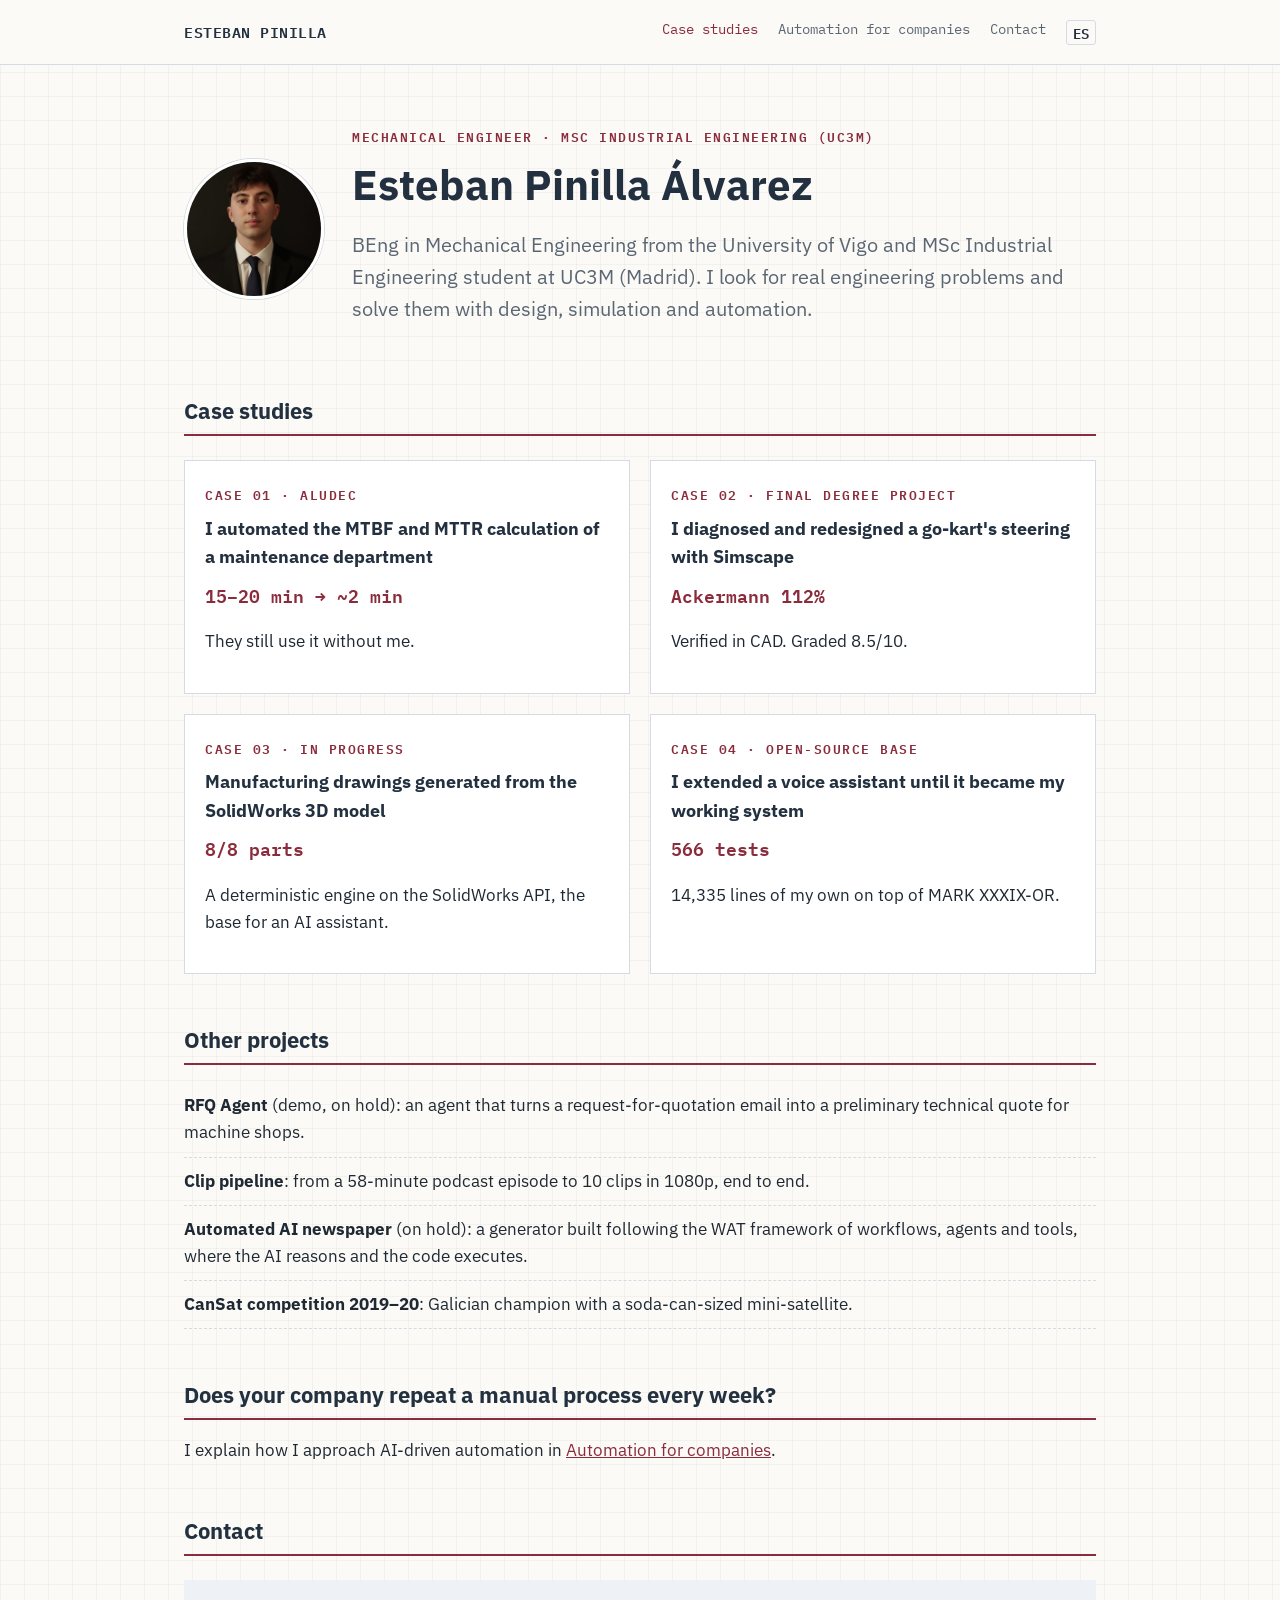
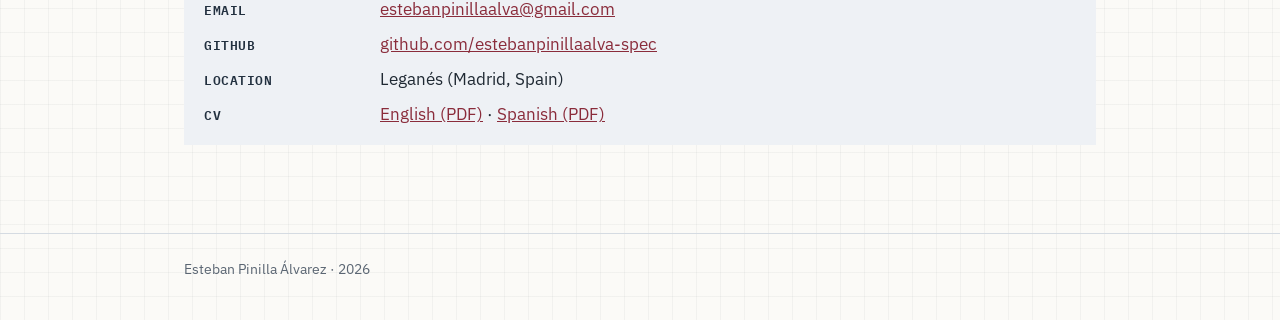
==== en/index.html @ 90ba1d6e "feat: versión en inglés de la web y README centrado en el contenido - en/: portada, automatización y" ====
<!doctype html>
<html lang="en">
<head>
<meta charset="utf-8">
<meta name="viewport" content="width=device-width, initial-scale=1">
<title>Esteban Pinilla · Mechanical engineer</title>
<meta name="description" content="Portfolio of Esteban Pinilla Álvarez: mechanical and industrial engineering and AI-driven automation.">
<link rel="alternate" hreflang="es" href="https://estebanpinillaalva-spec.github.io/index.html">
<link rel="alternate" hreflang="en" href="https://estebanpinillaalva-spec.github.io/en/index.html">
<link rel="stylesheet" href="../assets/css/estilo.css">
</head>
<body>
<!-- sources: English version of ../index.html -->
<header class="sitio"><div class="hoja">
  <a class="marca" href="index.html">ESTEBAN PINILLA</a>
  <nav><a href="#cases" aria-current="page">Case studies</a><a href="automation.html">Automation for companies</a><a href="#contact">Contact</a><a class="idioma" href="../index.html" hreflang="es" lang="es">ES</a></nav>
</div></header>

<main><div class="hoja">
  <section class="presentacion">
    <img src="../assets/img/foto.jpg" alt="Photo of Esteban Pinilla Álvarez">
    <div>
      <p class="eyebrow">Mechanical engineer · MSc Industrial Engineering (UC3M)</p>
      <h1>Esteban Pinilla Álvarez</h1>
      <p class="lead">BEng in Mechanical Engineering from the University of Vigo and MSc Industrial Engineering student at UC3M (Madrid). I look for real engineering problems and solve them with design, simulation and automation.</p>
    </div>
  </section>

  <h2 id="cases">Case studies</h2>
  <div class="tarjetas">
    <a class="tarjeta" href="cases/aludec-kpis.html">
      <span class="eyebrow">Case 01 · Aludec</span>
      <h3>I automated the MTBF and MTTR calculation of a maintenance department</h3>
      <span class="valor">15–20 min → ~2 min</span><p>They still use it without me.</p>
    </a>
    <a class="tarjeta" href="cases/tfg-kart.html">
      <span class="eyebrow">Case 02 · Final degree project</span>
      <h3>I diagnosed and redesigned a go-kart's steering with Simscape</h3>
      <span class="valor">Ackermann 112%</span><p>Verified in CAD. Graded 8.5/10.</p>
    </a>
    <a class="tarjeta" href="cases/planos-2d.html">
      <span class="eyebrow">Case 03 · In progress</span>
      <h3>Manufacturing drawings generated from the SolidWorks 3D model</h3>
      <span class="valor">8/8 parts</span><p>A deterministic engine on the SolidWorks API, the base for an AI assistant.</p>
    </a>
    <a class="tarjeta" href="cases/jarvis.html">
      <span class="eyebrow">Case 04 · Open-source base</span>
      <h3>I extended a voice assistant until it became my working system</h3>
      <span class="valor">566 tests</span><p>14,335 lines of my own on top of MARK XXXIX-OR.</p>
    </a>
  </div>

  <h2>Other projects</h2>
  <ul class="lista-otros">
    <li><strong>RFQ Agent</strong> (demo, on hold): an agent that turns a request-for-quotation email into a preliminary technical quote for machine shops.</li>
    <li><strong>Clip pipeline</strong>: from a 58-minute podcast episode to 10 clips in 1080p, end to end.</li>
    <li><strong>Automated AI newspaper</strong> (on hold): a generator built following the WAT framework of workflows, agents and tools, where the AI reasons and the code executes.</li>
    <li><strong>CanSat competition 2019–20</strong>: Galician champion with a soda-can-sized mini-satellite.</li>
  </ul>

  <h2>Does your company repeat a manual process every week?</h2>
  <p>I explain how I approach AI-driven automation in <a href="automation.html">Automation for companies</a>.</p>

  <h2 id="contact">Contact</h2>
  <dl class="ficha">
    <dt>Email</dt><dd><a href="mailto:estebanpinillaalva@gmail.com">estebanpinillaalva@gmail.com</a></dd>
    <dt>GitHub</dt><dd><a href="https://github.com/estebanpinillaalva-spec">github.com/estebanpinillaalva-spec</a></dd>
    <dt>Location</dt><dd>Leganés (Madrid, Spain)</dd>
    <dt>CV</dt><dd><a href="../cv/CV-Esteban-Pinilla-EN.pdf">English (PDF)</a> · <a href="../cv/CV-Esteban-Pinilla-ES.pdf">Spanish (PDF)</a></dd>
  </dl>
</div></main>

<footer class="sitio"><div class="hoja"><span>Esteban Pinilla Álvarez · 2026</span></div></footer>
</body>
</html>
---- assets/css/estilo.css ----
@import url("https://fonts.googleapis.com/css2?family=IBM+Plex+Mono:wght@400;600&family=IBM+Plex+Sans:wght@300;400;600;700&display=swap");

:root {
  --tinta: #22303f;
  --acento: #8a2c3b;
  --texto: #1f2933;
  --suave: #5b6673;
  --linea: #d5dbe2;
  --papel: #fbfaf7;
  --panel: #eef1f5;
  --sans: "IBM Plex Sans", "Segoe UI", Arial, sans-serif;
  --mono: "IBM Plex Mono", Consolas, "Courier New", monospace;
}
* { box-sizing: border-box; }
html { -webkit-text-size-adjust: 100%; }
body {
  margin: 0; color: var(--texto); font: 400 17px/1.6 var(--sans);
  background-color: var(--papel);
  background-image:
    linear-gradient(rgba(34,48,63,.045) 1px, transparent 1px),
    linear-gradient(90deg, rgba(34,48,63,.045) 1px, transparent 1px);
  background-size: 24px 24px;
}
img, video, svg { max-width: 100%; height: auto; display: block; }
a { color: var(--acento); }
a:hover { color: var(--tinta); }
.hoja { max-width: 960px; margin: 0 auto; padding: 0 24px; }

header.sitio { border-bottom: 1px solid var(--linea); background: rgba(251,250,247,.92); }
header.sitio .hoja { display: flex; justify-content: space-between; align-items: center; gap: 16px; min-height: 64px; flex-wrap: wrap; }
header.sitio .marca { font: 600 15px var(--mono); color: var(--tinta); text-decoration: none; letter-spacing: .5px; }
nav { display: flex; gap: 20px; flex-wrap: wrap; }
nav a { font: 400 14px var(--mono); color: var(--suave); text-decoration: none; }
nav a:hover, nav a[aria-current="page"] { color: var(--acento); }
nav a.idioma { font-weight: 600; color: var(--tinta); border: 1px solid var(--linea); padding: 0 6px; border-radius: 3px; }
nav a.idioma:hover { border-color: var(--acento); }

main { padding: 48px 0 64px; }
h1 { font-size: clamp(28px, 4.2vw, 42px); line-height: 1.15; color: var(--tinta); margin: 8px 0 16px; }
h2 { font-size: 22px; color: var(--tinta); margin: 48px 0 12px; padding-bottom: 6px; border-bottom: 2px solid var(--acento); }
h3 { font-size: 18px; color: var(--tinta); margin: 24px 0 8px; }
.eyebrow { font: 600 13px var(--mono); color: var(--acento); letter-spacing: 1.5px; text-transform: uppercase; }
.lead { font-size: 20px; color: var(--suave); max-width: 720px; }
.estado { font: 600 12px var(--mono); color: #fff; background: var(--acento); padding: 2px 8px; border-radius: 3px; vertical-align: middle; }

.cifras { display: grid; grid-template-columns: repeat(3, 1fr); gap: 16px; margin: 32px 0; }
.cifra { background: #fff; border: 1px solid var(--linea); border-top: 3px solid var(--tinta); padding: 16px; }
.cifra .valor { display: block; font: 600 26px/1.2 var(--mono); color: var(--tinta); }
.cifra .etiqueta { display: block; font-size: 14px; color: var(--suave); margin-top: 6px; }

.ficha { display: grid; grid-template-columns: 160px 1fr; gap: 8px 16px; background: var(--panel); padding: 16px 20px; margin: 24px 0; }
.ficha dt { font: 600 13px var(--mono); color: var(--tinta); text-transform: uppercase; letter-spacing: .5px; padding-top: 3px; }
.ficha dd { margin: 0; }
.autoria { border-left: 4px solid var(--acento); background: #fff; padding: 12px 16px; margin: 24px 0; }

.tabla-scroll { overflow-x: auto; margin: 16px 0; border: 1px solid var(--linea); background: #fff; }
table { border-collapse: collapse; width: 100%; font-size: 15px; }
.tabla-scroll table { min-width: 560px; }
.tabla-scroll.estrecha table { min-width: 0; }
.diagrama { overflow-x: auto; }
.diagrama svg { min-width: 640px; }
th, td { text-align: left; vertical-align: top; padding: 8px 12px; border-bottom: 1px solid var(--linea); }
th { font: 600 13px var(--mono); color: var(--tinta); background: var(--panel); }
td.num, th.num { font-family: var(--mono); white-space: nowrap; }

.figura { margin: 24px 0; }
.figura img, .figura video, .figura svg { border: 1px solid var(--linea); background: #fff; width: 100%; }
.figura figcaption { font-size: 14px; color: var(--suave); margin-top: 8px; }
.galeria { display: grid; grid-template-columns: repeat(2, 1fr); gap: 16px; }

.chips { display: flex; flex-wrap: wrap; gap: 8px; padding: 0; list-style: none; }
.chips li { font: 400 13px var(--mono); border: 1px solid var(--linea); background: #fff; padding: 3px 10px; border-radius: 3px; }

.presentacion { display: grid; grid-template-columns: 140px 1fr; gap: 28px; align-items: center; }
.presentacion img { width: 140px; height: 140px; border-radius: 50%; object-fit: cover; object-position: center 30%; border: 3px solid #fff; box-shadow: 0 0 0 1px var(--linea); }

.tarjetas { display: grid; grid-template-columns: repeat(2, 1fr); gap: 20px; margin: 24px 0; }
.tarjeta { display: block; background: #fff; border: 1px solid var(--linea); padding: 20px; text-decoration: none; color: var(--texto); }
.tarjeta:hover { border-color: var(--acento); }
.tarjeta h3 { margin: 6px 0 8px; }
.tarjeta .valor { font: 600 18px var(--mono); color: var(--acento); }

.lista-otros { list-style: none; padding: 0; }
.lista-otros li { padding: 10px 0; border-bottom: 1px dashed var(--linea); }
.pasos { counter-reset: paso; list-style: none; padding: 0; }
.pasos li { counter-increment: paso; position: relative; padding: 0 0 16px 48px; }
.pasos li::before { content: counter(paso, decimal-leading-zero); position: absolute; left: 0; top: 0; font: 600 18px var(--mono); color: var(--acento); }

footer.sitio { border-top: 1px solid var(--linea); padding: 24px 0 40px; font-size: 14px; color: var(--suave); }
footer.sitio .hoja { display: flex; flex-wrap: wrap; gap: 8px 24px; }

@media (max-width: 720px) {
  body { font-size: 16px; }
  .hoja { padding: 0 16px; }
  main { padding: 32px 0 48px; }
  .cifras, .tarjetas, .galeria { grid-template-columns: 1fr; }
  .ficha { grid-template-columns: 1fr; }
  .presentacion { grid-template-columns: 1fr; }
  .presentacion img { width: 112px; height: 112px; }
}
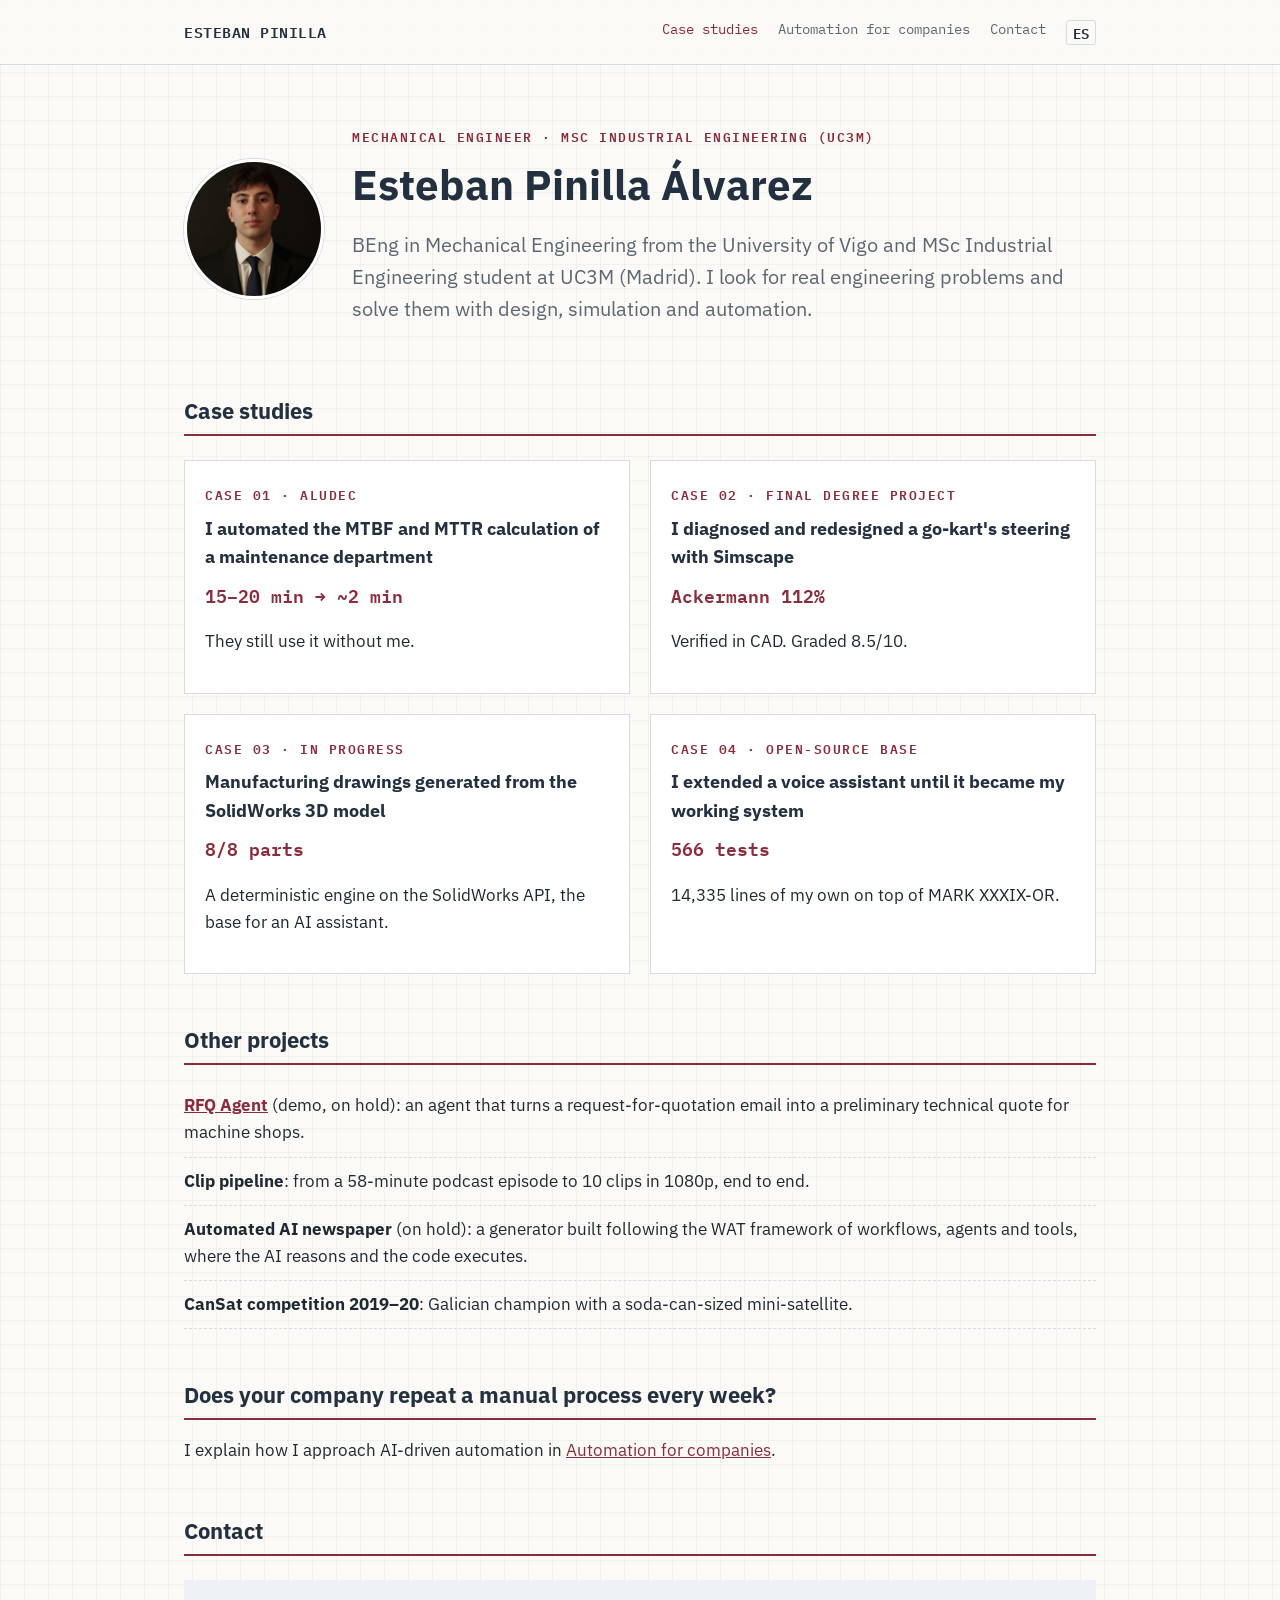
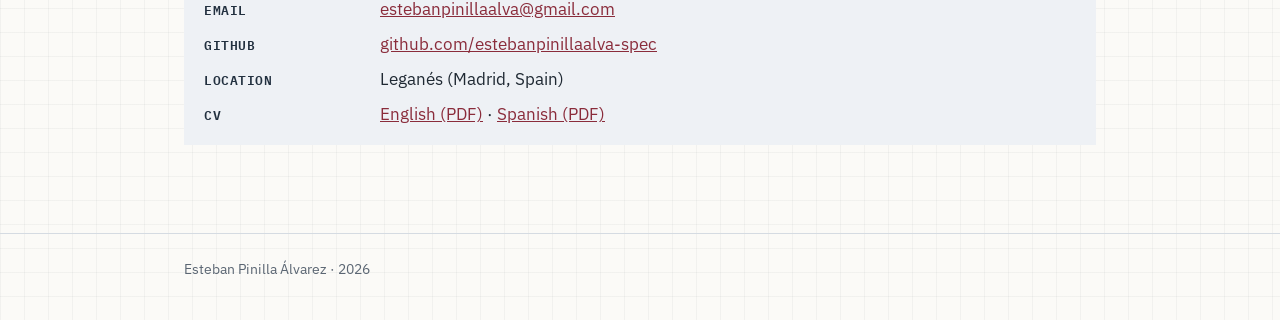
==== commit 241360b6: "Enlaces a los repos públicos de planos 2D y RFQ Agent Co-Authored-By: Claude Opus 5.5 <noreply@anthr" ====
--- a/en/index.html
+++ b/en/index.html
@@ -52,7 +52,7 @@
 
   <h2>Other projects</h2>
   <ul class="lista-otros">
-    <li><strong>RFQ Agent</strong> (demo, on hold): an agent that turns a request-for-quotation email into a preliminary technical quote for machine shops.</li>
+    <li><strong><a href="https://github.com/estebanpinillaalva-spec/rfq-agent">RFQ Agent</a></strong> (demo, on hold): an agent that turns a request-for-quotation email into a preliminary technical quote for machine shops.</li>
     <li><strong>Clip pipeline</strong>: from a 58-minute podcast episode to 10 clips in 1080p, end to end.</li>
     <li><strong>Automated AI newspaper</strong> (on hold): a generator built following the WAT framework of workflows, agents and tools, where the AI reasons and the code executes.</li>
     <li><strong>CanSat competition 2019–20</strong>: Galician champion with a soda-can-sized mini-satellite.</li>
